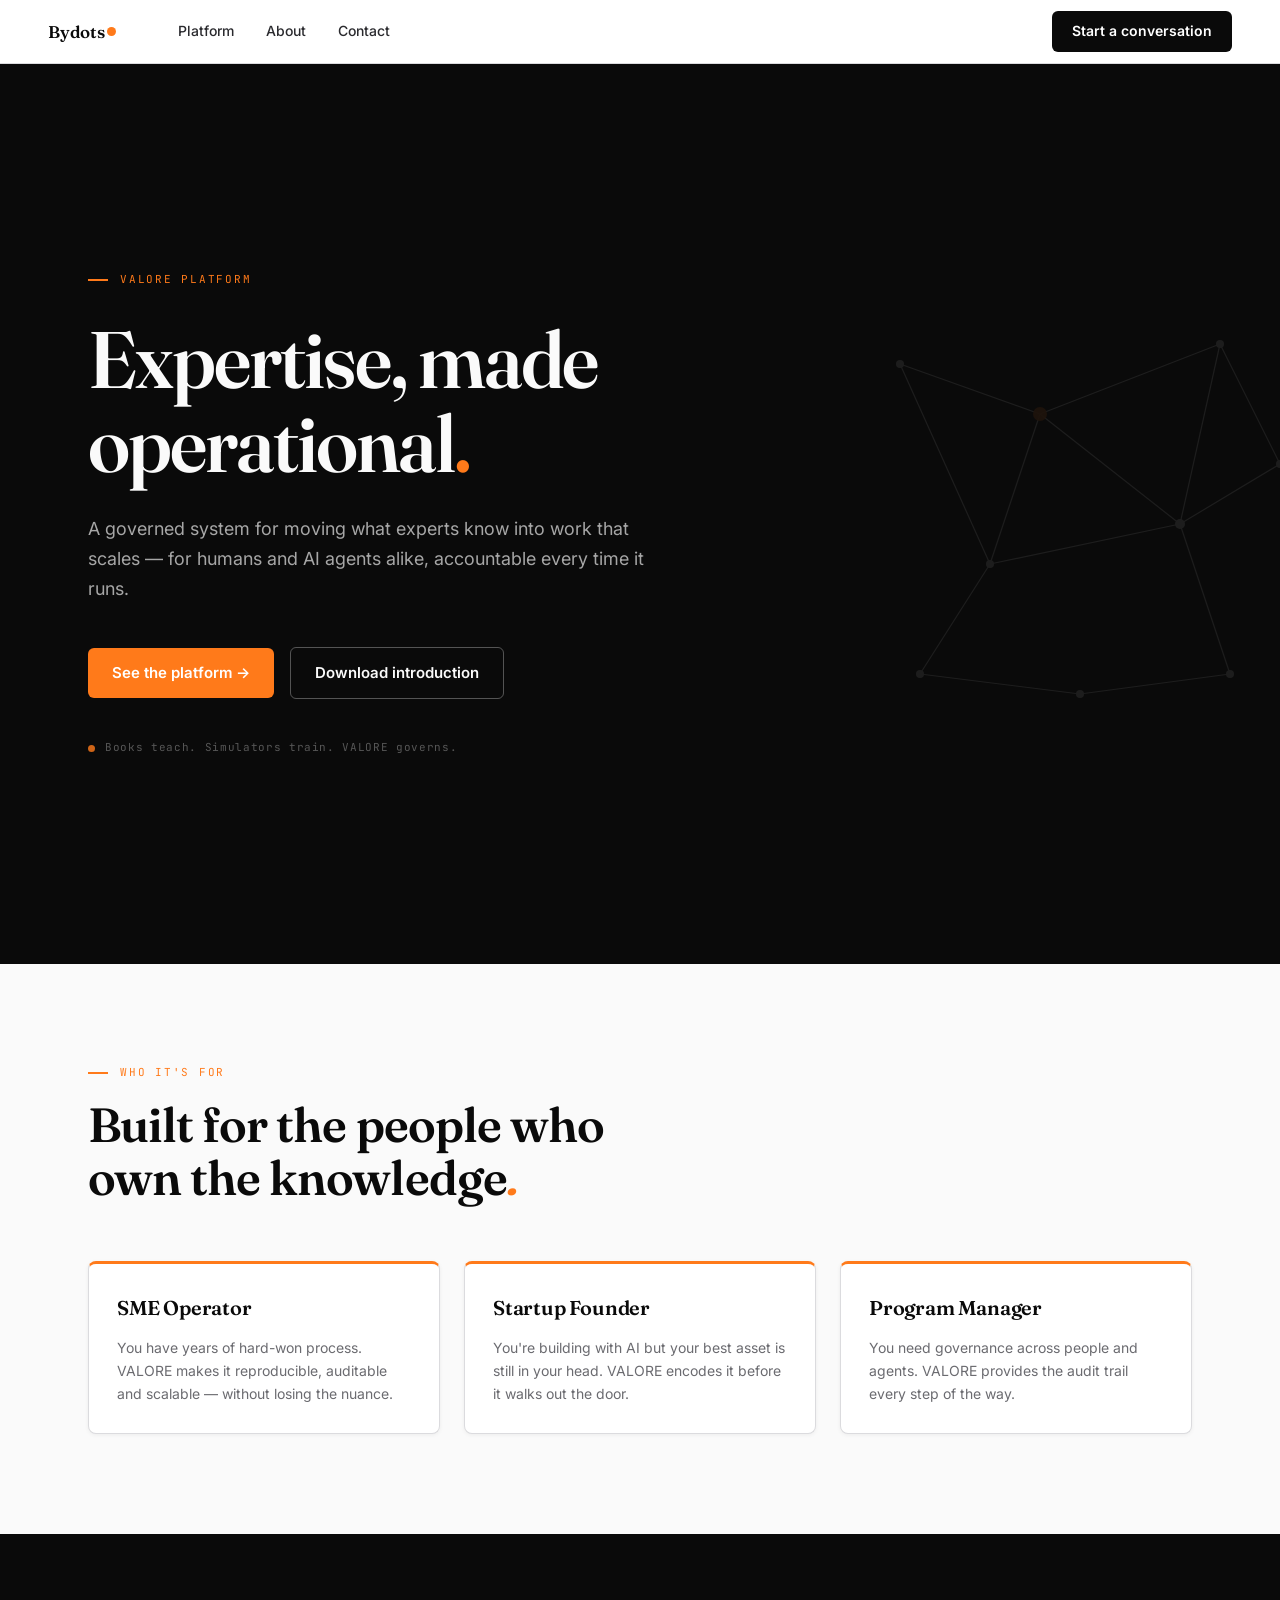
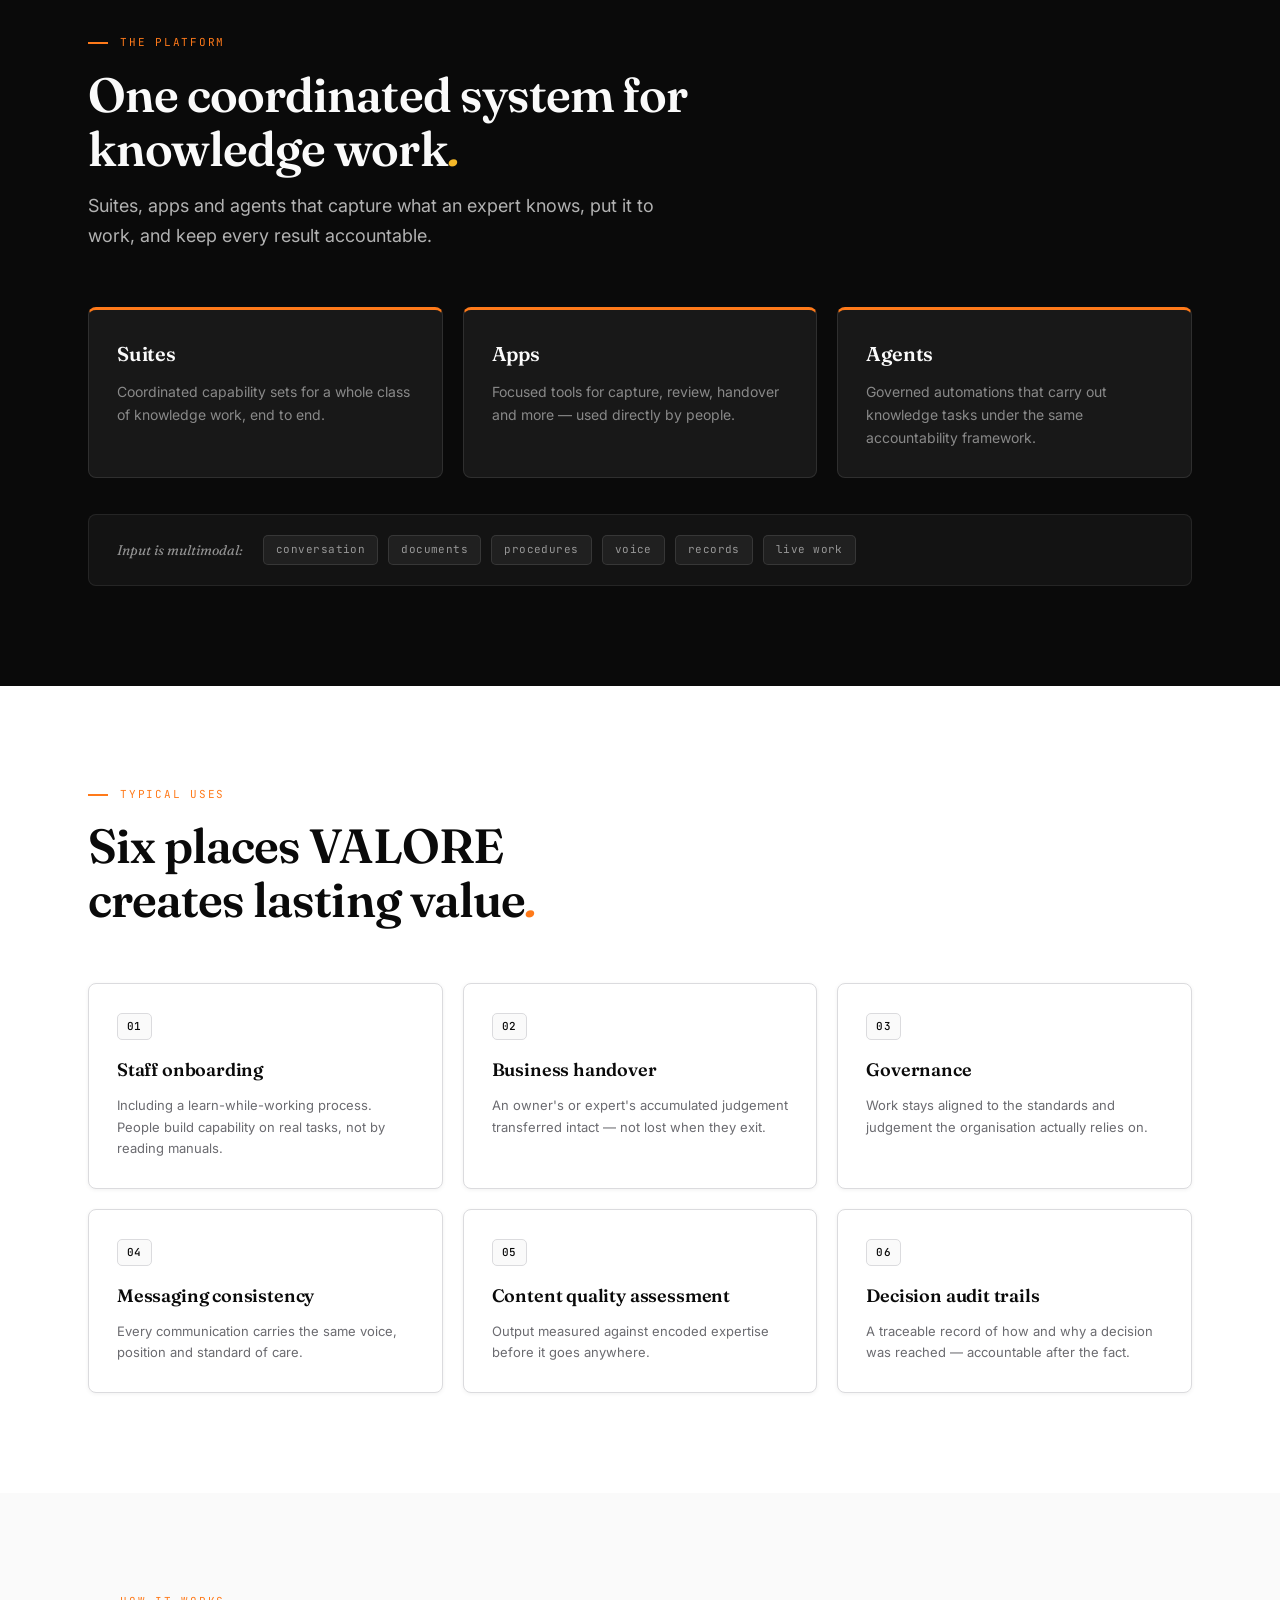
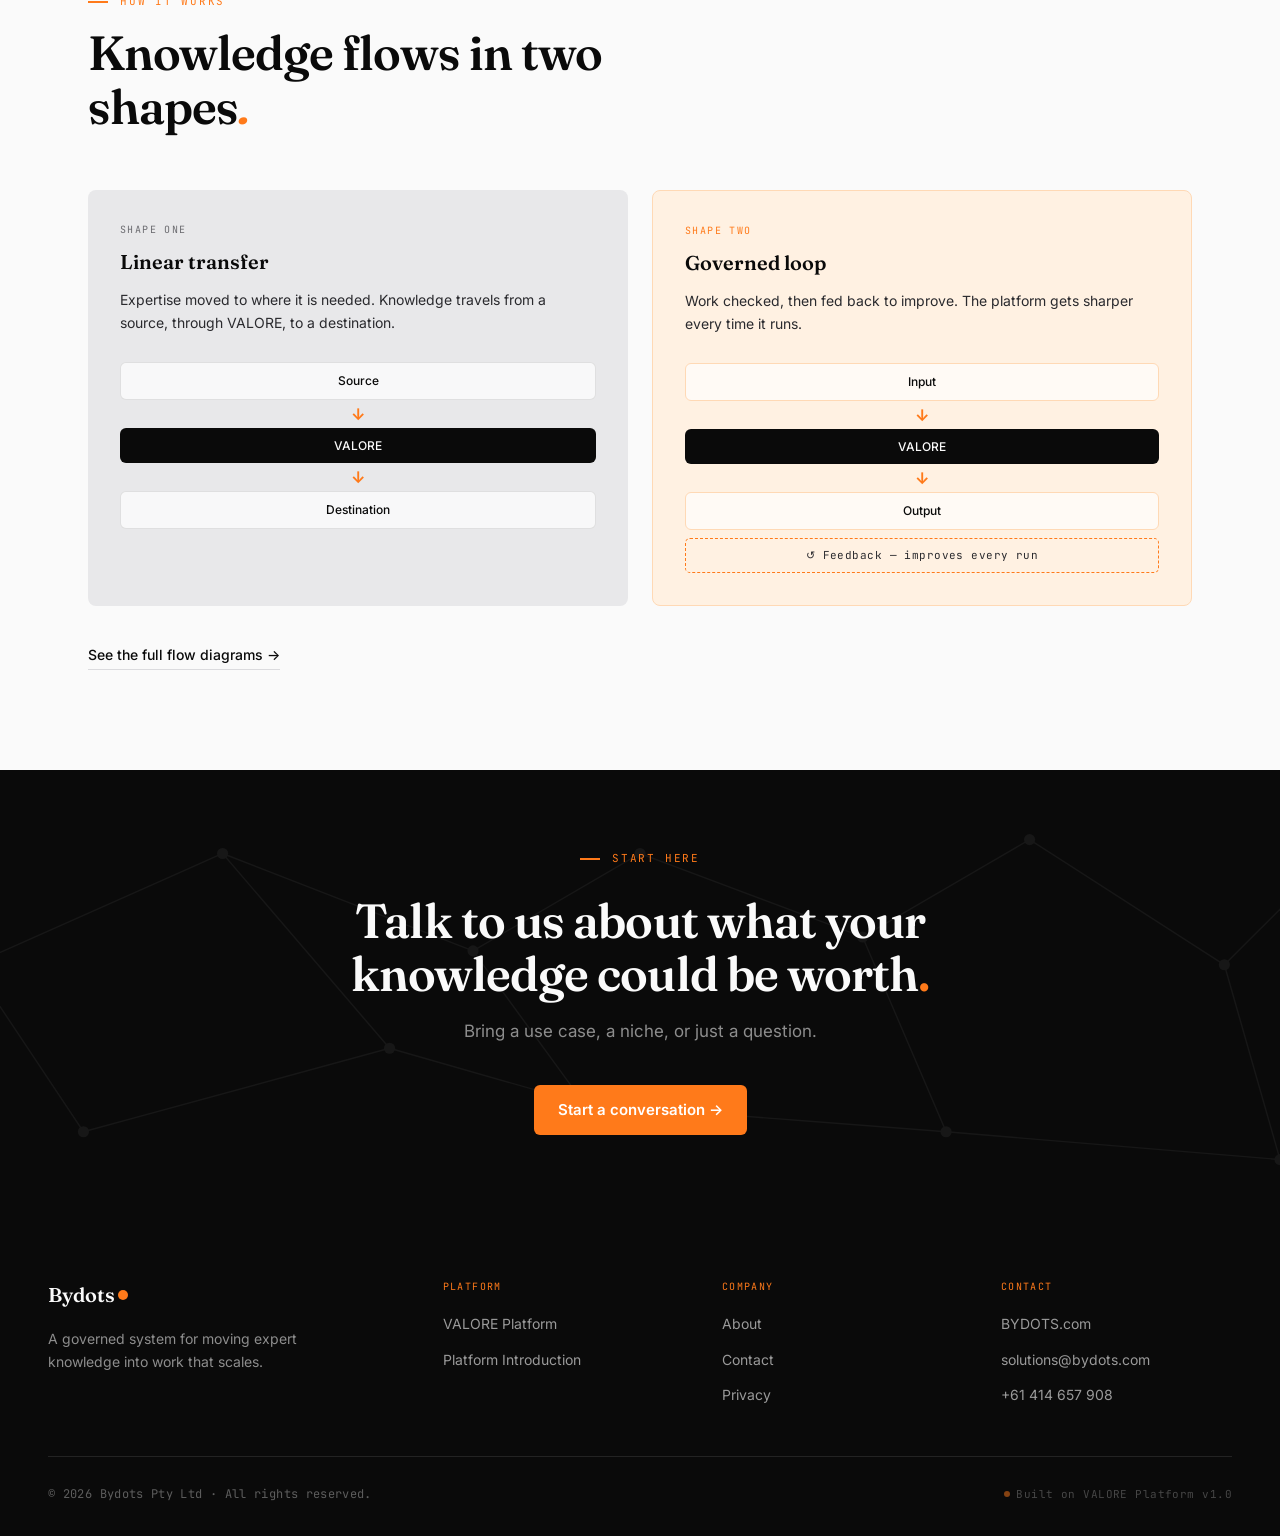
==== index.html @ f9282c55 "Add files via upload" ====
<!DOCTYPE html>
<html lang="en">
<head>
<meta charset="UTF-8">
<meta name="viewport" content="width=device-width, initial-scale=1.0">
<title>Bydots — Expertise, made operational.</title>
<link href="https://fonts.googleapis.com/css2?family=Fraunces:ital,opsz,wght@0,9..144,400;0,9..144,500;0,9..144,600;0,9..144,700;1,9..144,400;1,9..144,500;1,9..144,600&family=Inter:wght@300;400;500;600&family=JetBrains+Mono:wght@400;500&display=swap" rel="stylesheet">
<link rel="stylesheet" href="styles.css">
<style>

/* ── HERO ─────────────────────────────────── */
.hero {
  position: relative;
  min-height: 100vh;
  background: var(--ink);
  display: flex;
  align-items: center;
  overflow: hidden;
}

.hero-graph {
  position: absolute;
  right: -40px;
  top: 50%;
  transform: translateY(-50%);
  width: 480px;
  height: 480px;
  opacity: 0.08;
  pointer-events: none;
  flex-shrink: 0;
}

.hero-content {
  position: relative;
  z-index: 1;
  max-width: 1200px;
  margin: 0 auto;
  padding: 120px 48px;
  width: 100%;
}

.hero-eyebrow {
  font-family: 'JetBrains Mono', monospace;
  font-size: 11px;
  letter-spacing: 0.16em;
  text-transform: uppercase;
  color: var(--orange);
  display: flex;
  align-items: center;
  gap: 12px;
  margin-bottom: 28px;
}
.hero-eyebrow::before {
  content: '';
  width: 20px;
  height: 2px;
  background: var(--orange);
  flex-shrink: 0;
}

.hero-headline {
  font-family: 'Fraunces', serif;
  font-size: clamp(52px, 6.5vw, 80px);
  font-weight: 600;
  line-height: 1.06;
  letter-spacing: -0.025em;
  color: var(--paper);
  margin-bottom: 28px;
  max-width: 740px;
}
.hero-headline .period { color: var(--orange); }

.hero-subhead {
  font-size: 18px;
  color: rgba(250,250,250,0.65);
  line-height: 1.65;
  max-width: 580px;
  margin-bottom: 44px;
}

.hero-ctas {
  display: flex;
  align-items: center;
  gap: 16px;
  flex-wrap: wrap;
  margin-bottom: 40px;
}

.hero-note {
  font-family: 'JetBrains Mono', monospace;
  font-size: 11px;
  color: rgba(250,250,250,0.32);
  letter-spacing: 0.06em;
  display: flex;
  align-items: center;
  gap: 10px;
}
.hero-note .node-dot {
  width: 7px;
  height: 7px;
  background: var(--orange);
  border-radius: 50%;
  flex-shrink: 0;
  opacity: 0.8;
}

/* ── WHO IT'S FOR ─────────────────────────── */
.who-section {
  background: var(--paper);
  padding: 100px 0;
}

.who-intro {
  max-width: 560px;
  margin-bottom: 56px;
}

.persona-grid {
  display: grid;
  grid-template-columns: repeat(3, 1fr);
  gap: 24px;
}

.persona-card {
  background: var(--white);
  border: 1px solid var(--line);
  border-radius: 8px;
  border-top: 3px solid var(--orange);
  padding: 28px;
  box-shadow: var(--shadow-1);
}

.persona-title {
  font-family: 'Fraunces', serif;
  font-size: 20px;
  font-weight: 600;
  color: var(--ink);
  margin-bottom: 12px;
  letter-spacing: -0.01em;
}

.persona-body {
  font-size: 14px;
  color: var(--steel);
  line-height: 1.65;
}

/* ── WHAT IT IS ───────────────────────────── */
.what-section {
  background: var(--ink);
  padding: 100px 0;
}

.what-intro {
  max-width: 600px;
  margin-bottom: 56px;
}

.pillars-grid {
  display: grid;
  grid-template-columns: repeat(3, 1fr);
  gap: 20px;
  margin-bottom: 36px;
}

.pillar-card {
  background: rgba(255,255,255,0.06);
  border: 1px solid rgba(255,255,255,0.1);
  border-radius: 8px;
  border-top: 3px solid var(--orange);
  padding: 28px;
}

.pillar-title {
  font-family: 'Fraunces', serif;
  font-size: 20px;
  font-weight: 600;
  color: var(--paper);
  margin-bottom: 10px;
  letter-spacing: -0.01em;
}

.pillar-body {
  font-size: 14px;
  color: rgba(250,250,250,0.5);
  line-height: 1.65;
}

.modal-bar {
  display: flex;
  align-items: center;
  gap: 20px;
  flex-wrap: wrap;
  padding: 20px 28px;
  background: rgba(255,255,255,0.04);
  border: 1px solid rgba(255,255,255,0.08);
  border-radius: 8px;
}

.modal-bar-lead {
  font-family: 'Fraunces', serif;
  font-size: 14px;
  font-style: italic;
  color: rgba(250,250,250,0.55);
  flex-shrink: 0;
}

.modal-pills {
  display: flex;
  gap: 10px;
  flex-wrap: wrap;
}

.modal-pill {
  font-family: 'JetBrains Mono', monospace;
  font-size: 11px;
  color: rgba(250,250,250,0.55);
  background: rgba(255,255,255,0.06);
  border: 1px solid rgba(255,255,255,0.1);
  border-radius: 5px;
  padding: 5px 12px;
  letter-spacing: 0.04em;
}

/* ── USE CASES ────────────────────────────── */
.uses-section {
  background: var(--white);
  padding: 100px 0;
}

.uses-intro {
  max-width: 560px;
  margin-bottom: 56px;
}

.use-cases-grid {
  display: grid;
  grid-template-columns: repeat(3, 1fr);
  gap: 20px;
}

.use-case-card {
  background: var(--white);
  border: 1px solid var(--line);
  border-radius: 8px;
  padding: 28px;
  box-shadow: var(--shadow-1);
}

.use-case-num {
  display: inline-block;
  font-family: 'JetBrains Mono', monospace;
  font-size: 11px;
  font-weight: 500;
  color: var(--ink);
  background: var(--paper);
  border: 1px solid var(--line);
  padding: 4px 9px;
  border-radius: 5px;
  margin-bottom: 16px;
  letter-spacing: 0.04em;
}

.use-case-title {
  font-family: 'Fraunces', serif;
  font-size: 18px;
  font-weight: 600;
  color: var(--ink);
  margin-bottom: 10px;
  letter-spacing: -0.01em;
}

.use-case-body {
  font-size: 13px;
  color: var(--steel);
  line-height: 1.65;
}

/* ── HOW IT FLOWS ─────────────────────────── */
.flow-section {
  background: var(--paper);
  padding: 100px 0;
}

.flow-intro {
  max-width: 540px;
  margin-bottom: 56px;
}

.flow-columns {
  display: grid;
  grid-template-columns: 1fr 1fr;
  gap: 24px;
  margin-bottom: 36px;
}

.flow-col {
  border-radius: 8px;
  padding: 32px;
}

.flow-col.linear {
  background: var(--mist);
}

.flow-col.governed {
  background: var(--peach);
  border: 1px solid var(--peachln);
}

.flow-col-label {
  font-family: 'JetBrains Mono', monospace;
  font-size: 10px;
  letter-spacing: 0.14em;
  text-transform: uppercase;
  color: var(--steel);
  margin-bottom: 8px;
}

.flow-col.governed .flow-col-label {
  color: var(--orange);
}

.flow-col-title {
  font-family: 'Fraunces', serif;
  font-size: 20px;
  font-weight: 600;
  color: var(--ink);
  margin-bottom: 10px;
}

.flow-col-desc {
  font-size: 14px;
  color: var(--graphite);
  line-height: 1.65;
  margin-bottom: 28px;
}

/* Flow diagram — pure CSS/HTML boxes */
.flow-diagram {
  display: flex;
  flex-direction: column;
  align-items: stretch;
  gap: 0;
}

.flow-node {
  padding: 10px 16px;
  border-radius: 6px;
  font-size: 12px;
  font-weight: 500;
  text-align: center;
  line-height: 1.3;
}

.flow-node.src-node {
  background: rgba(255,255,255,0.7);
  border: 1px solid rgba(0,0,0,0.1);
  color: var(--ink);
}

.flow-col.governed .flow-node.src-node {
  background: rgba(255,255,255,0.65);
  border-color: var(--peachln);
}

.flow-node.core-node {
  background: var(--ink);
  color: var(--paper);
}

.flow-node.dest-node {
  background: rgba(255,255,255,0.7);
  border: 1px solid rgba(0,0,0,0.1);
  color: var(--ink);
}

.flow-col.governed .flow-node.dest-node {
  background: rgba(255,255,255,0.65);
  border-color: var(--peachln);
}

.flow-arrow {
  align-self: center;
  color: var(--orange);
  font-size: 16px;
  font-weight: 700;
  padding: 6px 0;
  line-height: 1;
}

.flow-loop-tag {
  margin-top: 8px;
  padding: 8px 12px;
  border: 1.5px dashed var(--orange);
  border-radius: 5px;
  font-size: 11px;
  font-family: 'JetBrains Mono', monospace;
  color: var(--graphite);
  text-align: center;
  letter-spacing: 0.04em;
}

.flow-link {
  font-size: 14px;
  font-weight: 500;
  color: var(--ink);
  display: inline-flex;
  align-items: center;
  gap: 6px;
  border-bottom: 1px solid var(--line);
  padding-bottom: 2px;
  transition: border-color 0.15s, color 0.15s;
}
.flow-link:hover {
  color: var(--orange);
  border-color: var(--orange);
}

/* ── CTA BANNER ───────────────────────────── */
.cta-section {
  position: relative;
  background: var(--ink);
  padding: 80px 0;
  overflow: hidden;
  text-align: center;
}

.cta-graph {
  position: absolute;
  inset: 0;
  width: 100%;
  height: 100%;
  opacity: 0.05;
  pointer-events: none;
}

.cta-content {
  position: relative;
  z-index: 1;
  max-width: 700px;
  margin: 0 auto;
  padding: 0 48px;
}

.cta-eyebrow {
  font-family: 'JetBrains Mono', monospace;
  font-size: 11px;
  letter-spacing: 0.16em;
  text-transform: uppercase;
  color: var(--orange);
  display: flex;
  align-items: center;
  justify-content: center;
  gap: 12px;
  margin-bottom: 28px;
}
.cta-eyebrow::before {
  content: '';
  width: 20px;
  height: 2px;
  background: var(--orange);
  flex-shrink: 0;
}

.cta-headline {
  font-family: 'Fraunces', serif;
  font-size: clamp(36px, 4.5vw, 48px);
  font-weight: 600;
  line-height: 1.1;
  letter-spacing: -0.02em;
  color: var(--paper);
  margin-bottom: 16px;
}
.cta-headline .period { color: var(--orange); }

.cta-subhead {
  font-size: 17px;
  color: rgba(250,250,250,0.55);
  line-height: 1.65;
  margin-bottom: 40px;
}

</style>
</head>
<body>

<!-- ════════════════════════════════════════════
     NAVIGATION
════════════════════════════════════════════ -->
<nav class="site-nav">
  <a href="index.html" class="nav-brand">Bydots<span class="dot"></span></a>
  <div class="nav-links">
    <a href="platform.html">Platform</a>
    <a href="about.html">About</a>
    <a href="contact.html">Contact</a>
  </div>
  <a href="contact.html" class="nav-cta">Start a conversation</a>
</nav>


<!-- ════════════════════════════════════════════
     1. HERO
════════════════════════════════════════════ -->
<section class="hero">

  <!-- Decorative node graph — right side -->
  <svg class="hero-graph" viewBox="0 0 480 480" fill="none" xmlns="http://www.w3.org/2000/svg" aria-hidden="true">
    <g stroke="#FAFAFA" stroke-width="1.2">
      <line x1="60"  y1="90"  x2="200" y2="140"/>
      <line x1="200" y1="140" x2="380" y2="70"/>
      <line x1="200" y1="140" x2="150" y2="290"/>
      <line x1="200" y1="140" x2="340" y2="250"/>
      <line x1="380" y1="70"  x2="440" y2="190"/>
      <line x1="150" y1="290" x2="340" y2="250"/>
      <line x1="150" y1="290" x2="80"  y2="400"/>
      <line x1="340" y1="250" x2="440" y2="190"/>
      <line x1="340" y1="250" x2="390" y2="400"/>
      <line x1="80"  y1="400" x2="240" y2="420"/>
      <line x1="240" y1="420" x2="390" y2="400"/>
      <line x1="60"  y1="90"  x2="150" y2="290"/>
      <line x1="380" y1="70"  x2="340" y2="250"/>
    </g>
    <g fill="#FAFAFA">
      <circle cx="60"  cy="90"  r="4"/>
      <circle cx="380" cy="70"  r="4"/>
      <circle cx="440" cy="190" r="4"/>
      <circle cx="150" cy="290" r="4"/>
      <circle cx="80"  cy="400" r="4"/>
      <circle cx="390" cy="400" r="4"/>
      <circle cx="240" cy="420" r="4"/>
    </g>
    <circle cx="200" cy="140" r="7" fill="#FF7A1A" opacity="0.9"/>
    <circle cx="340" cy="250" r="5" fill="#FAFAFA"/>
  </svg>

  <div class="hero-content">
    <div class="hero-eyebrow">VALORE Platform</div>
    <h1 class="hero-headline">Expertise, made operational<span class="period">.</span></h1>
    <p class="hero-subhead">A governed system for moving what experts know into work that scales — for humans and AI agents alike, accountable every time it runs.</p>
    <div class="hero-ctas">
      <a href="platform.html" class="btn btn-primary">See the platform →</a>
      <a href="platform-introduction.html" class="btn btn-ghost">Download introduction</a>
    </div>
    <div class="hero-note">
      <span class="node-dot"></span>
      Books teach. Simulators train. VALORE governs.
    </div>
  </div>

</section>


<!-- ════════════════════════════════════════════
     2. WHO IT'S FOR
════════════════════════════════════════════ -->
<section class="who-section">
  <div class="container">

    <div class="who-intro">
      <div class="section-eyebrow">Who it's for</div>
      <h2 class="section-h2">Built for the people who own the knowledge<em>.</em></h2>
    </div>

    <div class="persona-grid">

      <div class="persona-card">
        <div class="persona-title">SME Operator</div>
        <p class="persona-body">You have years of hard-won process. VALORE makes it reproducible, auditable and scalable — without losing the nuance.</p>
      </div>

      <div class="persona-card">
        <div class="persona-title">Startup Founder</div>
        <p class="persona-body">You're building with AI but your best asset is still in your head. VALORE encodes it before it walks out the door.</p>
      </div>

      <div class="persona-card">
        <div class="persona-title">Program Manager</div>
        <p class="persona-body">You need governance across people and agents. VALORE provides the audit trail every step of the way.</p>
      </div>

    </div>
  </div>
</section>


<!-- ════════════════════════════════════════════
     3. WHAT IT IS
════════════════════════════════════════════ -->
<section class="what-section">
  <div class="container">

    <div class="what-intro">
      <div class="section-eyebrow">The platform</div>
      <h2 class="section-h2 on-dark">One coordinated system for knowledge work<em>.</em></h2>
      <p class="section-lead on-dark">Suites, apps and agents that capture what an expert knows, put it to work, and keep every result accountable.</p>
    </div>

    <div class="pillars-grid">

      <div class="pillar-card">
        <div class="pillar-title">Suites</div>
        <p class="pillar-body">Coordinated capability sets for a whole class of knowledge work, end to end.</p>
      </div>

      <div class="pillar-card">
        <div class="pillar-title">Apps</div>
        <p class="pillar-body">Focused tools for capture, review, handover and more — used directly by people.</p>
      </div>

      <div class="pillar-card">
        <div class="pillar-title">Agents</div>
        <p class="pillar-body">Governed automations that carry out knowledge tasks under the same accountability framework.</p>
      </div>

    </div>

    <div class="modal-bar">
      <span class="modal-bar-lead">Input is multimodal:</span>
      <div class="modal-pills">
        <span class="modal-pill">conversation</span>
        <span class="modal-pill">documents</span>
        <span class="modal-pill">procedures</span>
        <span class="modal-pill">voice</span>
        <span class="modal-pill">records</span>
        <span class="modal-pill">live work</span>
      </div>
    </div>

  </div>
</section>


<!-- ════════════════════════════════════════════
     4. USE CASES
════════════════════════════════════════════ -->
<section class="uses-section">
  <div class="container">

    <div class="uses-intro">
      <div class="section-eyebrow">Typical uses</div>
      <h2 class="section-h2">Six places VALORE creates lasting value<em>.</em></h2>
    </div>

    <div class="use-cases-grid">

      <div class="use-case-card">
        <span class="use-case-num">01</span>
        <div class="use-case-title">Staff onboarding</div>
        <p class="use-case-body">Including a learn-while-working process. People build capability on real tasks, not by reading manuals.</p>
      </div>

      <div class="use-case-card">
        <span class="use-case-num">02</span>
        <div class="use-case-title">Business handover</div>
        <p class="use-case-body">An owner's or expert's accumulated judgement transferred intact — not lost when they exit.</p>
      </div>

      <div class="use-case-card">
        <span class="use-case-num">03</span>
        <div class="use-case-title">Governance</div>
        <p class="use-case-body">Work stays aligned to the standards and judgement the organisation actually relies on.</p>
      </div>

      <div class="use-case-card">
        <span class="use-case-num">04</span>
        <div class="use-case-title">Messaging consistency</div>
        <p class="use-case-body">Every communication carries the same voice, position and standard of care.</p>
      </div>

      <div class="use-case-card">
        <span class="use-case-num">05</span>
        <div class="use-case-title">Content quality assessment</div>
        <p class="use-case-body">Output measured against encoded expertise before it goes anywhere.</p>
      </div>

      <div class="use-case-card">
        <span class="use-case-num">06</span>
        <div class="use-case-title">Decision audit trails</div>
        <p class="use-case-body">A traceable record of how and why a decision was reached — accountable after the fact.</p>
      </div>

    </div>
  </div>
</section>


<!-- ════════════════════════════════════════════
     5. HOW IT FLOWS
════════════════════════════════════════════ -->
<section class="flow-section">
  <div class="container">

    <div class="flow-intro">
      <div class="section-eyebrow">How it works</div>
      <h2 class="section-h2">Knowledge flows in two shapes<em>.</em></h2>
    </div>

    <div class="flow-columns">

      <!-- Linear transfer -->
      <div class="flow-col linear">
        <div class="flow-col-label">Shape one</div>
        <div class="flow-col-title">Linear transfer</div>
        <p class="flow-col-desc">Expertise moved to where it is needed. Knowledge travels from a source, through VALORE, to a destination.</p>
        <div class="flow-diagram">
          <div class="flow-node src-node">Source</div>
          <div class="flow-arrow">↓</div>
          <div class="flow-node core-node">VALORE</div>
          <div class="flow-arrow">↓</div>
          <div class="flow-node dest-node">Destination</div>
        </div>
      </div>

      <!-- Governed loop -->
      <div class="flow-col governed">
        <div class="flow-col-label">Shape two</div>
        <div class="flow-col-title">Governed loop</div>
        <p class="flow-col-desc">Work checked, then fed back to improve. The platform gets sharper every time it runs.</p>
        <div class="flow-diagram">
          <div class="flow-node src-node">Input</div>
          <div class="flow-arrow">↓</div>
          <div class="flow-node core-node">VALORE</div>
          <div class="flow-arrow">↓</div>
          <div class="flow-node dest-node">Output</div>
          <div class="flow-loop-tag">↺ Feedback — improves every run</div>
        </div>
      </div>

    </div>

    <a href="platform.html" class="flow-link">See the full flow diagrams →</a>

  </div>
</section>


<!-- ════════════════════════════════════════════
     6. CTA BANNER
════════════════════════════════════════════ -->
<section class="cta-section">

  <!-- Very faint full-width node graph decoration -->
  <svg class="cta-graph" viewBox="0 0 1200 320" fill="none" xmlns="http://www.w3.org/2000/svg" preserveAspectRatio="xMidYMid slice" aria-hidden="true">
    <g stroke="#FAFAFA" stroke-width="1">
      <line x1="0"    y1="80"  x2="120" y2="140"/>
      <line x1="120"  y1="140" x2="300" y2="60"/>
      <line x1="120"  y1="140" x2="200" y2="260"/>
      <line x1="300"  y1="60"  x2="480" y2="130"/>
      <line x1="300"  y1="60"  x2="420" y2="200"/>
      <line x1="480"  y1="130" x2="600" y2="60"/>
      <line x1="480"  y1="130" x2="560" y2="240"/>
      <line x1="200"  y1="260" x2="420" y2="200"/>
      <line x1="420"  y1="200" x2="560" y2="240"/>
      <line x1="600"  y1="60"  x2="760" y2="120"/>
      <line x1="760"  y1="120" x2="880" y2="50"/>
      <line x1="760"  y1="120" x2="820" y2="260"/>
      <line x1="880"  y1="50"  x2="1020" y2="140"/>
      <line x1="1020" y1="140" x2="1100" y2="60"/>
      <line x1="1020" y1="140" x2="1060" y2="280"/>
      <line x1="1100" y1="60"  x2="1200" y2="120"/>
      <line x1="820"  y1="260" x2="1060" y2="280"/>
      <line x1="560"  y1="240" x2="820" y2="260"/>
    </g>
    <g fill="#FAFAFA">
      <circle cx="0"    cy="80"  r="4"/>
      <circle cx="120"  cy="140" r="4"/>
      <circle cx="300"  cy="60"  r="4"/>
      <circle cx="480"  cy="130" r="4"/>
      <circle cx="200"  cy="260" r="4"/>
      <circle cx="420"  cy="200" r="4"/>
      <circle cx="560"  cy="240" r="4"/>
      <circle cx="600"  cy="60"  r="4"/>
      <circle cx="760"  cy="120" r="4"/>
      <circle cx="880"  cy="50"  r="4"/>
      <circle cx="820"  cy="260" r="4"/>
      <circle cx="1020" cy="140" r="4"/>
      <circle cx="1100" cy="60"  r="4"/>
      <circle cx="1060" cy="280" r="4"/>
      <circle cx="1200" cy="120" r="4"/>
    </g>
  </svg>

  <div class="cta-content">
    <div class="cta-eyebrow">Start here</div>
    <h2 class="cta-headline">Talk to us about what your knowledge could be worth<span class="period">.</span></h2>
    <p class="cta-subhead">Bring a use case, a niche, or just a question.</p>
    <a href="contact.html" class="btn btn-primary">Start a conversation →</a>
  </div>

</section>


<!-- ════════════════════════════════════════════
     FOOTER
════════════════════════════════════════════ -->
<footer class="site-footer">
  <div class="footer-grid">

    <div>
      <div class="footer-brand">Bydots<span class="dot"></span></div>
      <p class="footer-desc">A governed system for moving expert knowledge into work that scales.</p>
    </div>

    <div>
      <div class="footer-col-head">Platform</div>
      <ul class="footer-col-links">
        <li><a href="platform.html">VALORE Platform</a></li>
        <li><a href="platform-introduction.html">Platform Introduction</a></li>
      </ul>
    </div>

    <div>
      <div class="footer-col-head">Company</div>
      <ul class="footer-col-links">
        <li><a href="about.html">About</a></li>
        <li><a href="contact.html">Contact</a></li>
        <li><a href="privacy.html">Privacy</a></li>
      </ul>
    </div>

    <div>
      <div class="footer-col-head">Contact</div>
      <ul class="footer-col-links">
        <li><a href="https://bydots.com">BYDOTS.com</a></li>
        <li><a href="mailto:solutions@bydots.com">solutions@bydots.com</a></li>
        <li><a href="tel:+61414657908">+61 414 657 908</a></li>
      </ul>
    </div>

  </div>

  <div class="footer-bottom">
    <span class="footer-copy">© 2026 Bydots Pty Ltd · All rights reserved.</span>
    <span class="footer-prov">Built on VALORE Platform v1.0</span>
  </div>
</footer>

</body>
</html>
---- styles.css ----
/* ════════════════════════════════════════════
   Bydots Design System — Shared Stylesheet
   v1.0 · May 2026
════════════════════════════════════════════ */

/* ── TOKENS ───────────────────────────────── */
:root {
  --ink:      #0A0A0A;
  --graphite: #2A2A2E;
  --steel:    #6B6B70;
  --mist:     #E8E8EA;
  --paper:    #FAFAFA;
  --white:    #FFFFFF;
  --orange:   #FF7A1A;
  --amber:    #F5B829;
  --line:     #DBDBDE;
  --peach:    #FFF1E2;
  --peachln:  #FFD9B5;

  --shadow-1: 0 1px 4px rgba(0,0,0,0.06);
  --shadow-2: 0 4px 24px rgba(0,0,0,0.12);

  --nav-h:    64px;
}

/* ── RESET ────────────────────────────────── */
*, *::before, *::after { margin: 0; padding: 0; box-sizing: border-box; }

html {
  scroll-behavior: smooth;
  -webkit-font-smoothing: antialiased;
  -moz-osx-font-smoothing: grayscale;
}

body {
  font-family: 'Inter', sans-serif;
  color: var(--ink);
  background: var(--paper);
  line-height: 1.6;
}

img, svg { display: block; max-width: 100%; }
a { color: inherit; text-decoration: none; }
ul, ol { list-style: none; }

/* ── TYPOGRAPHY ───────────────────────────── */
.t-mono {
  font-family: 'JetBrains Mono', monospace;
}
.t-serif {
  font-family: 'Fraunces', serif;
}

/* ── NAV ──────────────────────────────────── */
.site-nav {
  position: sticky;
  top: 0;
  z-index: 100;
  height: var(--nav-h);
  background: var(--white);
  border-bottom: 1px solid var(--line);
  display: flex;
  align-items: center;
  padding: 0 48px;
  gap: 0;
}

.nav-brand {
  font-family: 'Fraunces', serif;
  font-size: 17px;
  font-weight: 600;
  letter-spacing: -0.01em;
  color: var(--ink);
  display: flex;
  align-items: center;
  gap: 2px;
  flex-shrink: 0;
  margin-right: 48px;
}
.nav-brand .dot {
  width: 9px;
  height: 9px;
  background: var(--orange);
  border-radius: 50%;
  display: inline-block;
  flex-shrink: 0;
}

.nav-links {
  display: flex;
  align-items: center;
  gap: 4px;
  flex: 1;
}
.nav-links a {
  font-size: 14px;
  font-weight: 500;
  color: var(--graphite);
  padding: 7px 14px;
  border-radius: 6px;
  transition: background 0.15s, color 0.15s;
}
.nav-links a:hover,
.nav-links a.active {
  background: var(--paper);
  color: var(--ink);
}

.nav-cta {
  font-size: 14px;
  font-weight: 600;
  color: var(--white);
  background: var(--ink);
  padding: 9px 20px;
  border-radius: 6px;
  flex-shrink: 0;
  transition: background 0.15s;
}
.nav-cta:hover { background: var(--graphite); }

/* ── FOOTER ───────────────────────────────── */
.site-footer {
  background: var(--ink);
  color: var(--paper);
  padding: 64px 48px 32px;
}
.footer-grid {
  max-width: 1200px;
  margin: 0 auto;
  display: grid;
  grid-template-columns: 1.5fr 1fr 1fr 1fr;
  gap: 48px;
  padding-bottom: 48px;
  border-bottom: 1px solid rgba(255,255,255,0.1);
}
.footer-brand {
  font-family: 'Fraunces', serif;
  font-size: 20px;
  font-weight: 600;
  color: var(--paper);
  display: flex;
  align-items: center;
  gap: 3px;
  margin-bottom: 16px;
}
.footer-brand .dot {
  width: 10px;
  height: 10px;
  background: var(--orange);
  border-radius: 50%;
}
.footer-desc {
  font-size: 14px;
  color: rgba(250,250,250,0.55);
  line-height: 1.65;
  max-width: 280px;
}
.footer-col-head {
  font-family: 'JetBrains Mono', monospace;
  font-size: 10px;
  letter-spacing: 0.14em;
  text-transform: uppercase;
  color: var(--orange);
  margin-bottom: 16px;
}
.footer-col-links { display: flex; flex-direction: column; gap: 10px; }
.footer-col-links a {
  font-size: 14px;
  color: rgba(250,250,250,0.6);
  transition: color 0.15s;
}
.footer-col-links a:hover { color: var(--paper); }
.footer-bottom {
  max-width: 1200px;
  margin: 0 auto;
  padding-top: 28px;
  display: flex;
  justify-content: space-between;
  align-items: center;
  flex-wrap: wrap;
  gap: 12px;
}
.footer-copy {
  font-size: 12px;
  color: rgba(250,250,250,0.35);
  font-family: 'JetBrains Mono', monospace;
  letter-spacing: 0.03em;
}
.footer-prov {
  font-family: 'JetBrains Mono', monospace;
  font-size: 11px;
  color: rgba(250,250,250,0.25);
  letter-spacing: 0.04em;
  display: flex;
  align-items: center;
  gap: 6px;
}
.footer-prov::before {
  content: '';
  width: 6px;
  height: 6px;
  background: var(--orange);
  border-radius: 50%;
  opacity: 0.5;
}

/* ── SHARED SECTION UTILS ─────────────────── */
.container {
  max-width: 1200px;
  margin: 0 auto;
  padding: 0 48px;
}

.section-eyebrow {
  font-family: 'JetBrains Mono', monospace;
  font-size: 11px;
  letter-spacing: 0.16em;
  text-transform: uppercase;
  color: var(--orange);
  margin-bottom: 16px;
  display: flex;
  align-items: center;
  gap: 12px;
}
.section-eyebrow::before {
  content: '';
  width: 20px;
  height: 2px;
  background: var(--orange);
  flex-shrink: 0;
}

.section-h2 {
  font-family: 'Fraunces', serif;
  font-size: clamp(32px, 4vw, 48px);
  font-weight: 600;
  line-height: 1.12;
  letter-spacing: -0.02em;
  color: var(--ink);
}
.section-h2 em { font-style: italic; color: var(--orange); }
.section-h2.on-dark { color: var(--paper); }
.section-h2.on-dark em { color: var(--amber); }

.section-lead {
  font-size: 18px;
  color: var(--graphite);
  line-height: 1.65;
  max-width: 640px;
  margin-top: 16px;
}
.section-lead.on-dark { color: rgba(250,250,250,0.7); }

.btn {
  display: inline-flex;
  align-items: center;
  gap: 8px;
  font-size: 15px;
  font-weight: 600;
  padding: 13px 24px;
  border-radius: 6px;
  transition: background 0.15s, color 0.15s, border-color 0.15s;
  cursor: pointer;
  border: none;
  font-family: 'Inter', sans-serif;
}
.btn-primary {
  background: var(--orange);
  color: var(--white);
}
.btn-primary:hover { background: #E66A0F; }

.btn-ghost {
  background: transparent;
  color: var(--paper);
  border: 1px solid rgba(255,255,255,0.3);
}
.btn-ghost:hover { background: rgba(255,255,255,0.08); border-color: rgba(255,255,255,0.5); }

.btn-ink {
  background: var(--ink);
  color: var(--paper);
}
.btn-ink:hover { background: var(--graphite); }

/* ── CARD SHARED ──────────────────────────── */
.card {
  background: var(--white);
  border: 1px solid var(--line);
  border-radius: 8px;
  padding: 28px;
  box-shadow: var(--shadow-1);
}
.card-top-rule { border-top: 3px solid var(--orange); }

/* ── PULSE ANIMATION ──────────────────────── */
@keyframes pulse {
  0%, 100% { opacity: 1; }
  50%       { opacity: 0.4; }
}
.pulse-dot {
  width: 8px;
  height: 8px;
  background: var(--amber);
  border-radius: 50%;
  animation: pulse 2s ease-in-out infinite;
  flex-shrink: 0;
}
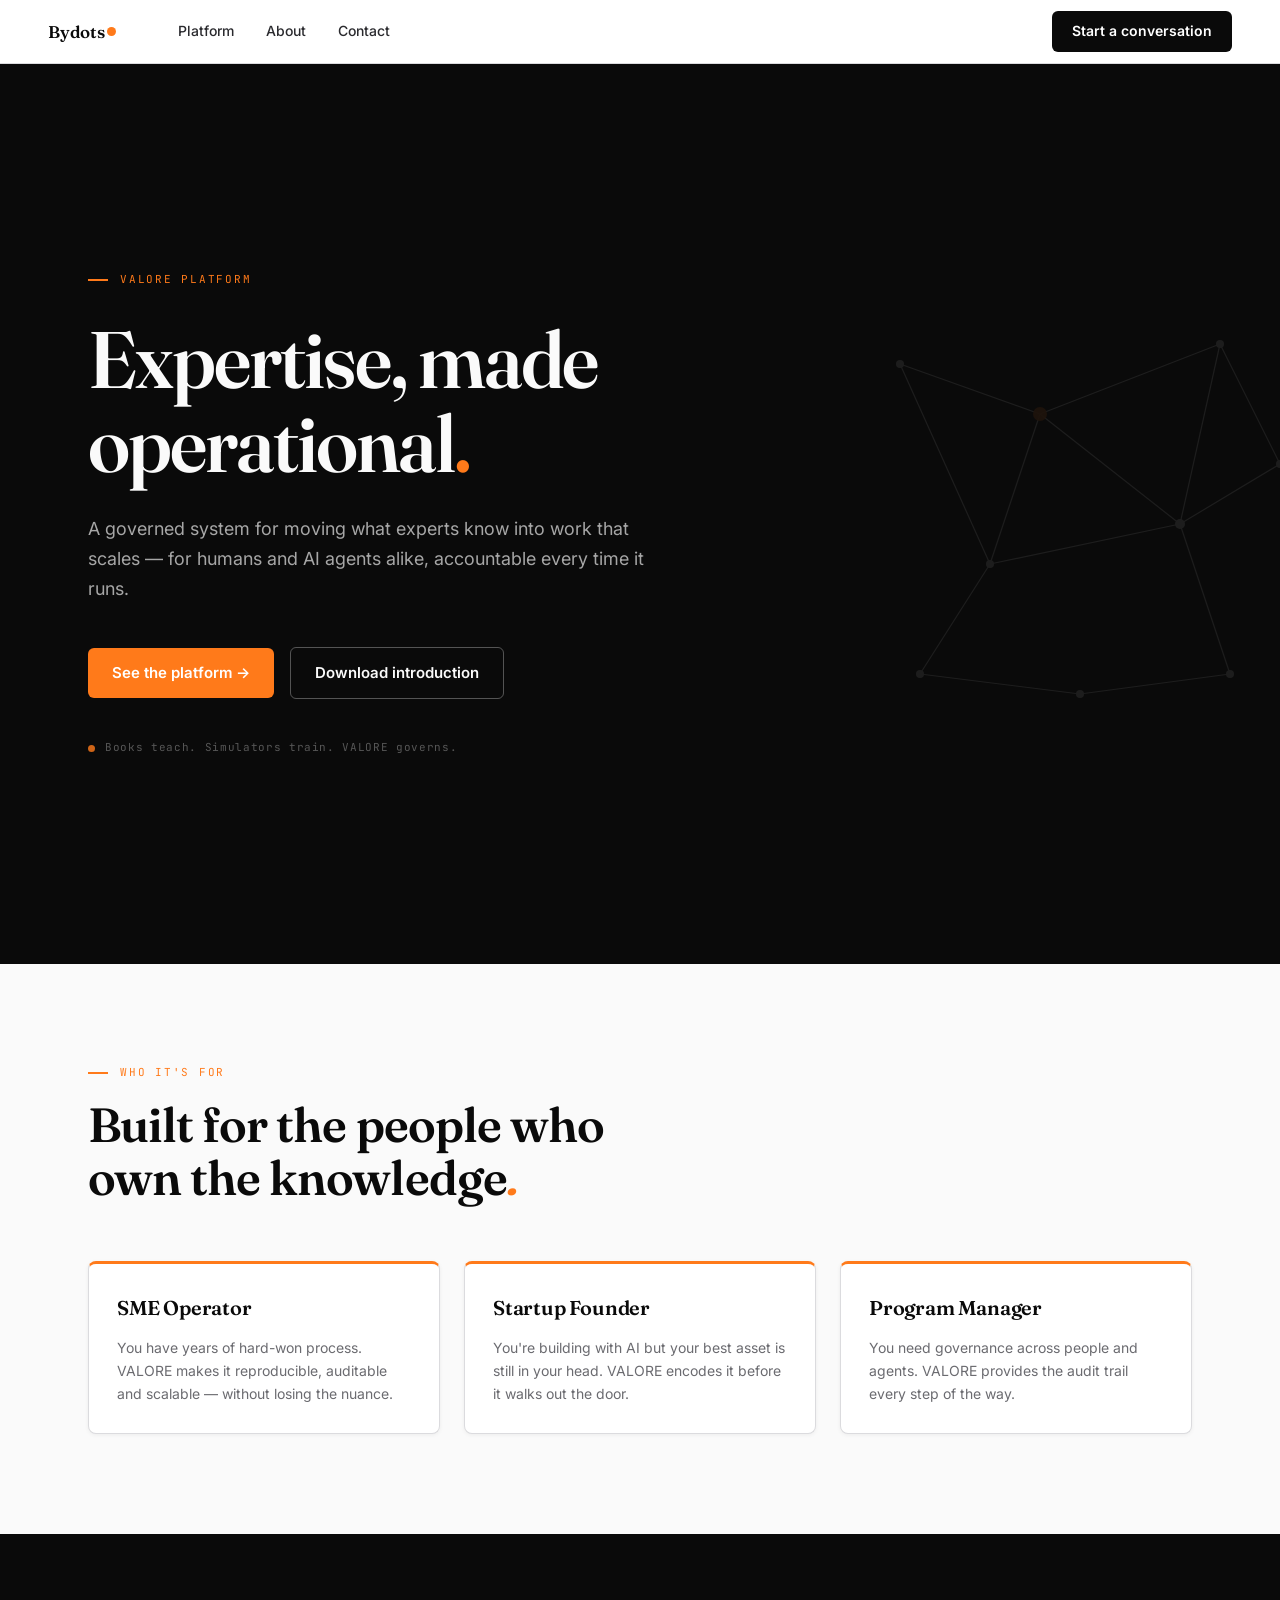
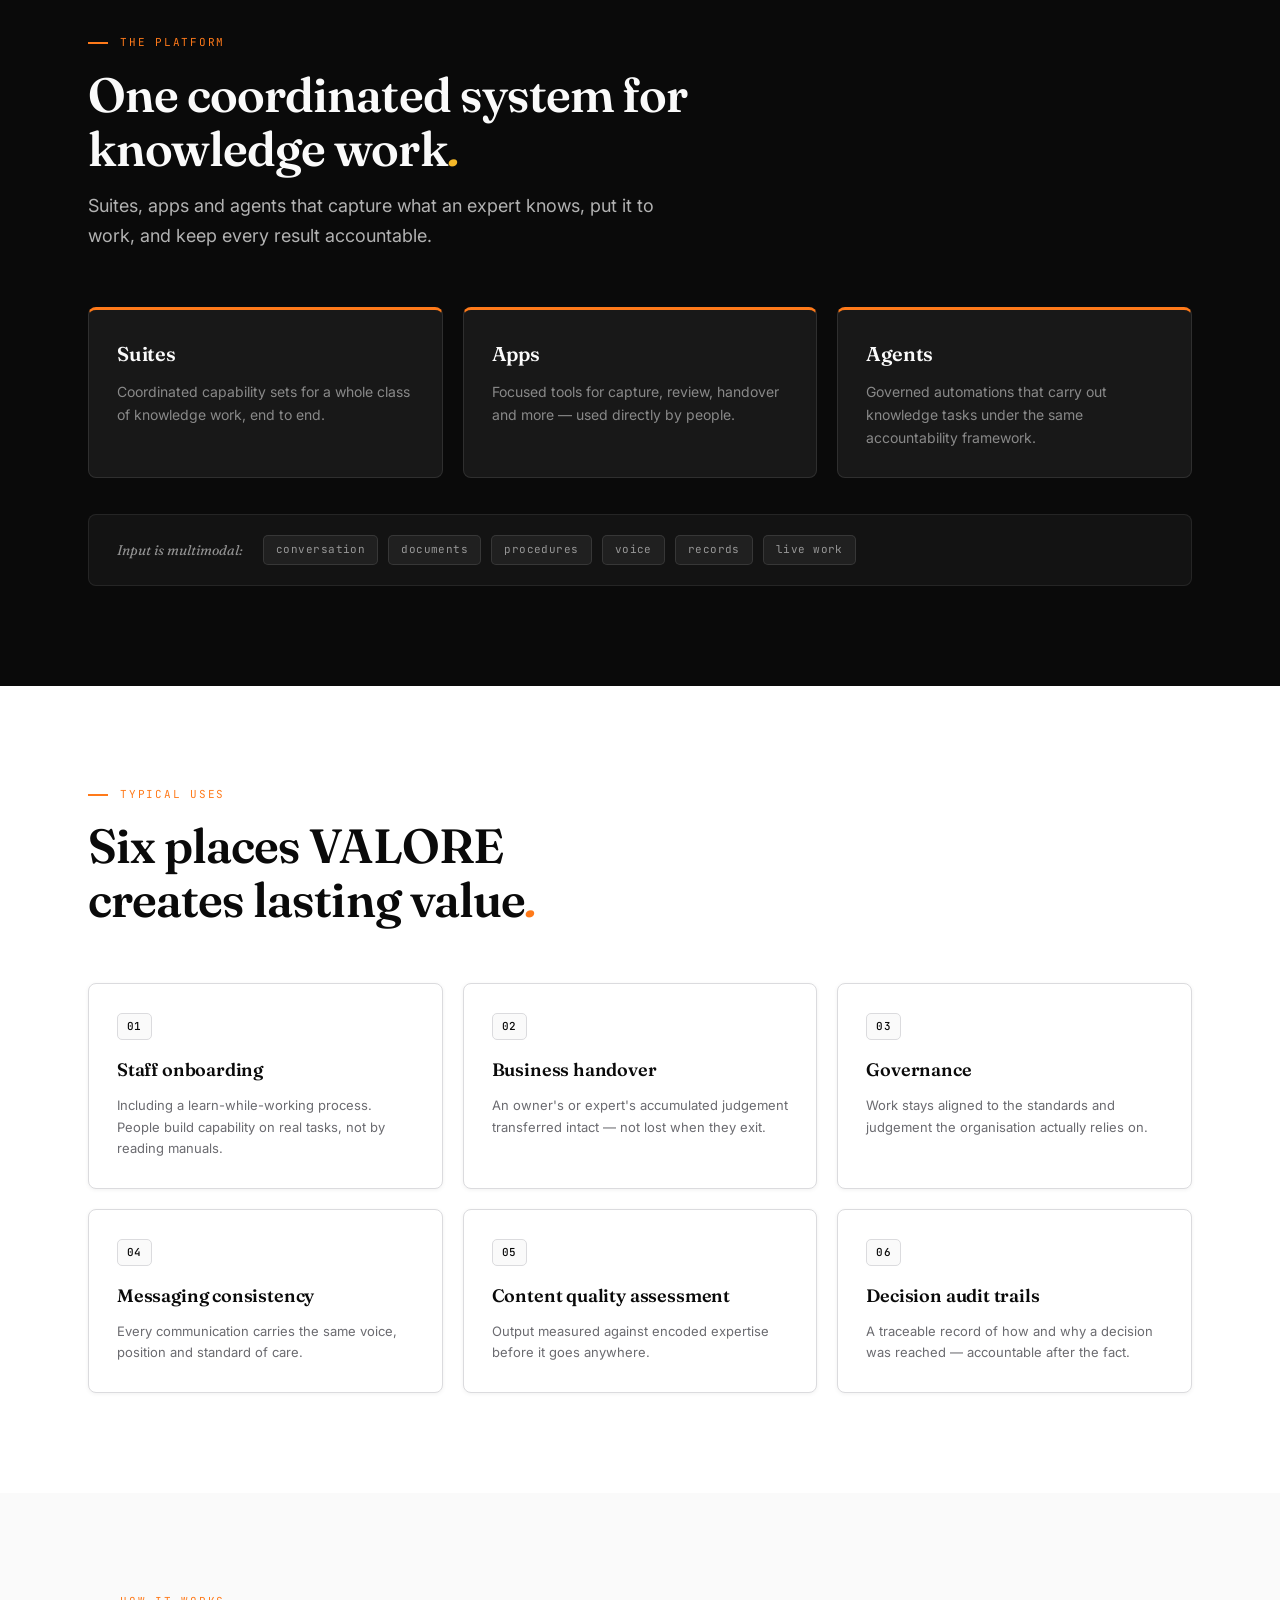
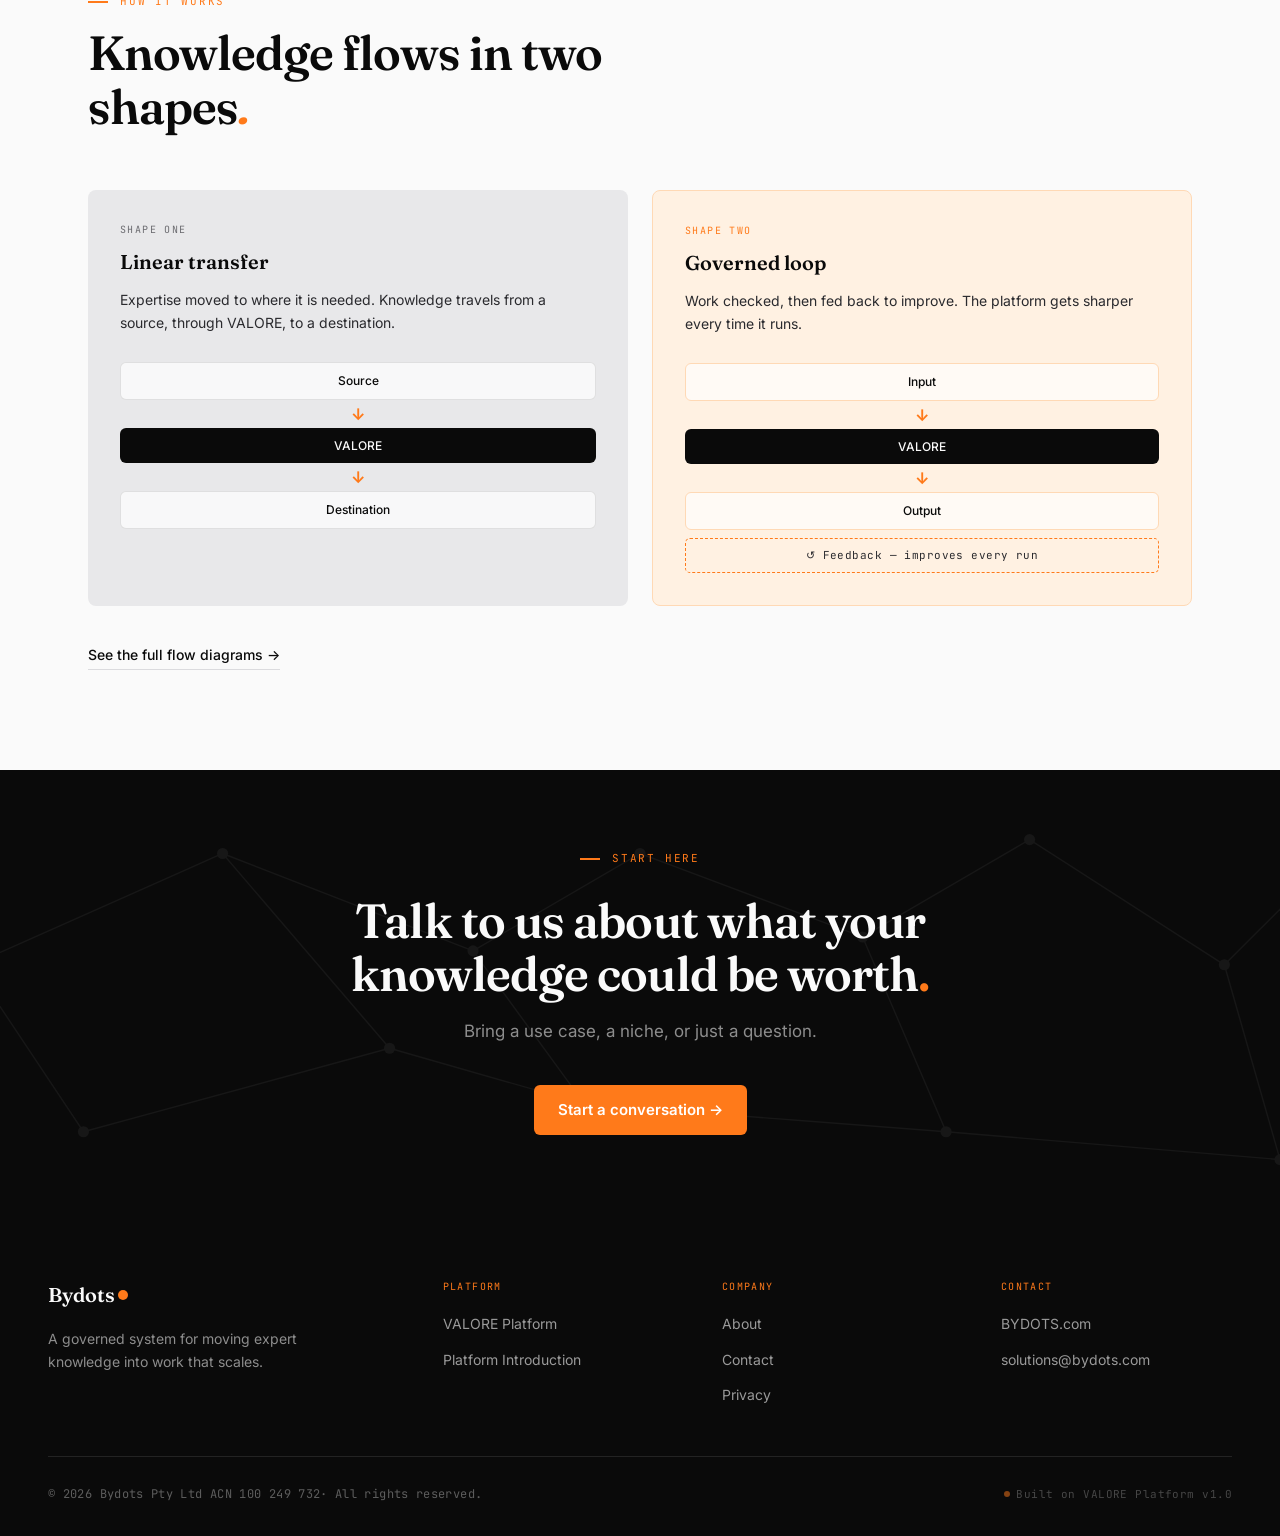
==== commit 3c7dead3: "Add files via upload" ====
--- a/index.html
+++ b/index.html
@@ -824,14 +824,14 @@
       <ul class="footer-col-links">
         <li><a href="https://bydots.com">BYDOTS.com</a></li>
         <li><a href="mailto:solutions@bydots.com">solutions@bydots.com</a></li>
-        <li><a href="tel:+61414657908">+61 414 657 908</a></li>
+     
       </ul>
     </div>
 
   </div>
 
   <div class="footer-bottom">
-    <span class="footer-copy">© 2026 Bydots Pty Ltd · All rights reserved.</span>
+    <span class="footer-copy">© 2026 Bydots Pty Ltd ACN 100 249 732· All rights reserved.</span>
     <span class="footer-prov">Built on VALORE Platform v1.0</span>
   </div>
 </footer>
